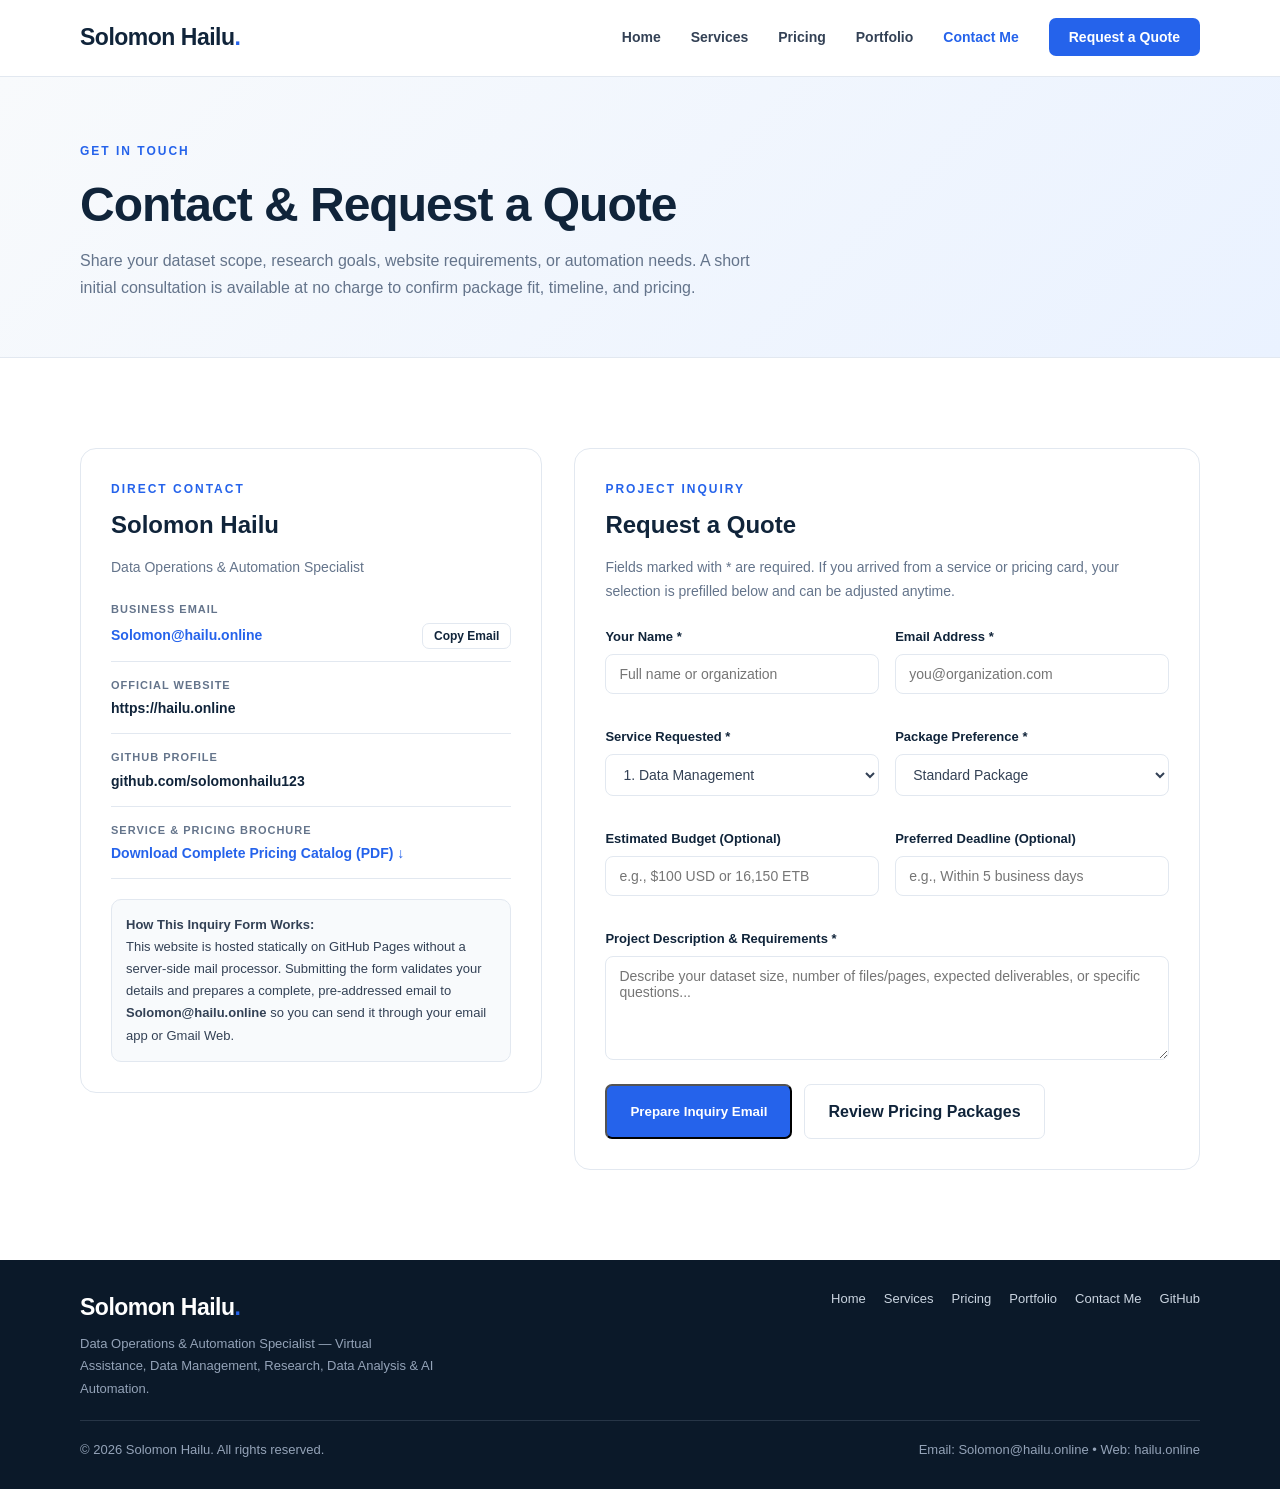
==== contact.html @ 28e86979 "Upgrade portfolio to five-page professional website" ====
<!DOCTYPE html>
<html lang="en">
<head>
    <meta charset="UTF-8">
    <meta name="viewport" content="width=device-width, initial-scale=1.0">

    <meta name="description" content="Contact Solomon Hailu or request a quotation for Data Management, Data Analysis, Field Data Operations, Virtual Assistance, Website Development, AI Automation, Social Media, Graphic Design, or Transcription.">

    <title>Contact &amp; Request a Quote | Solomon Hailu &mdash; Data Operations &amp; Automation Specialist</title>
    <link rel="canonical" href="https://hailu.online/contact.html">
    <link rel="icon" type="image/svg+xml" href="favicon.svg">

    <!-- Open Graph / Social Sharing Metadata -->
    <meta property="og:type" content="website">
    <meta property="og:url" content="https://hailu.online/contact.html">
    <meta property="og:title" content="Contact &amp; Request a Quote | Solomon Hailu">
    <meta property="og:description" content="Send a project inquiry or request a tailored quotation across any of Solomon Hailu's nine freelance services.">

    <link rel="stylesheet" href="style.css">
</head>

<body>

    <!-- Navigation -->
    <header class="header">
        <nav class="navbar container" aria-label="Primary Navigation">
            <a href="index.html" class="logo">Solomon Hailu<span>.</span></a>

            <button type="button" id="nav-toggle" class="nav-toggle" aria-expanded="false" aria-controls="nav-links" aria-label="Toggle navigation menu">
                &#9776;
            </button>

            <ul id="nav-links" class="nav-links">
                <li><a href="index.html">Home</a></li>
                <li><a href="services.html">Services</a></li>
                <li><a href="pricing.html">Pricing</a></li>
                <li><a href="portfolio.html">Portfolio</a></li>
                <li><a href="contact.html" class="active" aria-current="page">Contact Me</a></li>
                <li><a href="contact.html" class="nav-contact">Request a Quote</a></li>
            </ul>
        </nav>
    </header>

    <main>

        <!-- Subpage Hero -->
        <section class="page-hero">
            <div class="container">
                <p class="eyebrow">GET IN TOUCH</p>
                <h1>Contact &amp; Request a Quote</h1>
                <p class="page-hero-desc">
                    Share your dataset scope, research goals, website requirements, or automation needs. A short initial consultation is available at no charge to confirm package fit, timeline, and pricing.
                </p>
            </div>
        </section>

        <!-- Contact Details & Inquiry Form -->
        <section class="section">
            <div class="container contact-page-grid">

                <!-- Left Column: Direct Business Contact -->
                <aside class="contact-info-card">
                    <p class="eyebrow" style="margin-bottom: 6px;">DIRECT CONTACT</p>
                    <h2>Solomon Hailu</h2>
                    <p style="color: var(--muted); font-size: 14px;">
                        Data Operations &amp; Automation Specialist
                    </p>

                    <ul class="contact-detail-list">
                        <li>
                            <strong>Business Email</strong>
                            <div style="display: flex; align-items: center; justify-content: space-between; gap: 10px; flex-wrap: wrap; margin-top: 4px;">
                                <a href="mailto:Solomon@hailu.online" style="color: var(--blue); font-weight: 700;">Solomon@hailu.online</a>
                                <button type="button" data-copy-email class="btn btn-outline btn-sm" style="padding: 5px 11px; font-size: 12px;">Copy Email</button>
                            </div>
                        </li>
                        <li>
                            <strong>Official Website</strong>
                            <a href="https://hailu.online/" style="color: var(--navy); font-weight: 600;">https://hailu.online</a>
                        </li>
                        <li>
                            <strong>GitHub Profile</strong>
                            <a href="https://github.com/solomonhailu123" target="_blank" rel="noopener noreferrer" style="color: var(--navy); font-weight: 600;">github.com/solomonhailu123</a>
                        </li>
                        <li>
                            <strong>Service &amp; Pricing Brochure</strong>
                            <a href="assets/Solomon_Hailu_Service_Pricing_Catalog.pdf" download="Solomon_Hailu_Service_Pricing_Catalog.pdf" style="color: var(--blue); font-weight: 700;">
                                Download Complete Pricing Catalog (PDF) &darr;
                            </a>
                        </li>
                    </ul>

                    <div class="transparency-notice">
                        <strong>How This Inquiry Form Works:</strong><br>
                        This website is hosted statically on GitHub Pages without a server-side mail processor. Submitting the form validates your details and prepares a complete, pre-addressed email to <strong>Solomon@hailu.online</strong> so you can send it through your email app or Gmail Web.
                    </div>
                </aside>

                <!-- Right Column: Prefilled Quote Form -->
                <div class="quote-form-card">
                    <p class="eyebrow" style="margin-bottom: 6px;">PROJECT INQUIRY</p>
                    <h2>Request a Quote</h2>
                    <p style="color: var(--muted); font-size: 14px; margin-bottom: 22px;">
                        Fields marked with * are required. If you arrived from a service or pricing card, your selection is prefilled below and can be adjusted anytime.
                    </p>

                    <form id="quote-form" novalidate>
                        <div class="form-grid">
                            <div class="form-group">
                                <label for="client-name">Your Name *</label>
                                <input type="text" id="client-name" name="client_name" placeholder="Full name or organization" required>
                            </div>

                            <div class="form-group">
                                <label for="client-email">Email Address *</label>
                                <input type="email" id="client-email" name="client_email" placeholder="you@organization.com" required>
                            </div>

                            <div class="form-group">
                                <label for="service">Service Requested *</label>
                                <select id="service" name="service" required>
                                    <option value="data-management">1. Data Management</option>
                                    <option value="data-analysis">2. Data Analysis &amp; Reporting</option>
                                    <option value="field-data-operations">3. Field Data Operations</option>
                                    <option value="virtual-assistance">4. Virtual Assistance &amp; Online Research</option>
                                    <option value="website-development">5. Website Development &amp; Maintenance</option>
                                    <option value="ai-automation">6. AI Automation &amp; Chatbot Development</option>
                                    <option value="social-media">7. Social Media Management</option>
                                    <option value="graphic-design">8. Graphic Design</option>
                                    <option value="transcription-subtitles">9. Transcription &amp; Subtitles</option>
                                    <option value="custom-inquiry">Multiple Services / Custom Inquiry</option>
                                </select>
                            </div>

                            <div class="form-group">
                                <label for="package">Package Preference *</label>
                                <select id="package" name="package" required>
                                    <option value="starter">Starter Package</option>
                                    <option value="standard" selected>Standard Package</option>
                                    <option value="extended">Extended Package</option>
                                    <option value="custom">Custom Quotation</option>
                                </select>
                            </div>

                            <div class="form-group">
                                <label for="budget">Estimated Budget (Optional)</label>
                                <input type="text" id="budget" name="budget" placeholder="e.g., $100 USD or 16,150 ETB">
                            </div>

                            <div class="form-group">
                                <label for="deadline">Preferred Deadline (Optional)</label>
                                <input type="text" id="deadline" name="deadline" placeholder="e.g., Within 5 business days">
                            </div>

                            <div class="form-group full-width">
                                <label for="project-details">Project Description &amp; Requirements *</label>
                                <textarea id="project-details" name="project_details" rows="5" placeholder="Describe your dataset size, number of files/pages, expected deliverables, or specific questions..." required></textarea>
                            </div>
                        </div>

                        <div class="form-actions">
                            <button type="submit" class="btn btn-primary">Prepare Inquiry Email</button>
                            <a href="pricing.html" class="btn btn-outline">Review Pricing Packages</a>
                        </div>

                        <div id="form-status" class="form-status" role="status" aria-live="polite"></div>
                    </form>
                </div>

            </div>
        </section>

    </main>

    <!-- Footer -->
    <footer class="footer">
        <div class="container">
            <div class="footer-grid">
                <div class="footer-brand">
                    <a href="index.html" class="logo">Solomon Hailu<span>.</span></a>
                    <p>
                        Data Operations &amp; Automation Specialist &mdash; Virtual Assistance, Data Management, Research, Data Analysis &amp; AI Automation.
                    </p>
                </div>

                <nav class="footer-nav" aria-label="Footer Navigation">
                    <a href="index.html">Home</a>
                    <a href="services.html">Services</a>
                    <a href="pricing.html">Pricing</a>
                    <a href="portfolio.html">Portfolio</a>
                    <a href="contact.html">Contact Me</a>
                    <a href="https://github.com/solomonhailu123" target="_blank" rel="noopener noreferrer">GitHub</a>
                </nav>
            </div>

            <div class="footer-bottom">
                <p>&copy; <span id="year"></span> Solomon Hailu. All rights reserved.</p>
                <p>Email: <a href="mailto:Solomon@hailu.online">Solomon@hailu.online</a> &bull; Web: <a href="https://hailu.online/">hailu.online</a></p>
            </div>
        </div>
    </footer>

    <script src="script.js"></script>

</body>
</html>
---- style.css ----
/* =========================================
   SOLOMON HAILU - PROFESSIONAL PORTFOLIO
   ========================================= */

:root {
    --navy: #10243a;
    --blue: #2563eb;
    --light-blue: #eff6ff;
    --white: #ffffff;
    --background: #f8fafc;
    --text: #334155;
    --muted: #64748b;
    --border: #e2e8f0;
}

* {
    margin: 0;
    padding: 0;
    box-sizing: border-box;
}

html {
    scroll-behavior: smooth;
}

body {
    font-family: Arial, Helvetica, sans-serif;
    background: var(--white);
    color: var(--text);
    line-height: 1.7;
}

a {
    text-decoration: none;
    color: inherit;
}

.container {
    width: min(1120px, 90%);
    margin: auto;
}

/* Navigation */

.header {
    background: var(--white);
    border-bottom: 1px solid var(--border);
    position: sticky;
    top: 0;
    z-index: 100;
}

.navbar {
    min-height: 76px;
    display: flex;
    align-items: center;
    justify-content: space-between;
}

.logo {
    font-size: 23px;
    letter-spacing: -0.5px;
    white-space: nowrap;
    font-weight: 800;
    color: var(--navy);
}

.logo span {
    color: var(--blue);
}

.nav-links {
    display: flex;
    align-items: center;
    gap: 30px;
    list-style: none;
    font-size: 14px;
    font-weight: 600;
}

.nav-links a:hover {
    color: var(--blue);
}

.nav-contact {
    background: var(--blue);
    color: white !important;
    padding: 11px 20px;
    border-radius: 7px;
}

/* Hero */

.hero {
    background: linear-gradient(135deg, #f8fafc, #eaf2ff);
    padding: 100px 0;
}

.hero-content {
    display: grid;
    grid-template-columns: 1.25fr 0.75fr;
    align-items: center;
    gap: 55px;
}

.eyebrow {
    color: var(--blue);
    font-size: 12px;
    font-weight: 800;
    letter-spacing: 2px;
    margin-bottom: 16px;
}

.hero h1 {
    font-size: clamp(40px, 5vw, 62px);
    line-height: 1.12;
    color: var(--navy);
    margin-bottom: 20px;
    letter-spacing: -1.5px;
}

.hero h1 span {
    color: var(--blue);
    display: block;
}

.hero h2 {
    font-size: 19px;
    color: var(--navy);
    margin-bottom: 16px;
}

.hero-description {
    max-width: 570px;
    color: var(--muted);
    font-size: 16px;
}

.hero-buttons {
    display: flex;
    gap: 15px;
    margin: 30px 0;
    flex-wrap: wrap;
}

.btn {
    display: inline-block;
    padding: 13px 23px;
    border-radius: 7px;
    font-weight: 700;
    transition: 0.2s;
}

.btn-primary {
    background: var(--blue);
    color: white;
}

.btn-primary:hover {
    background: #1d4ed8;
    transform: translateY(-2px);
}

.btn-outline {
    border: 1px solid var(--border);
    color: var(--navy);
    background: white;
}

.btn-outline:hover {
    border-color: var(--blue);
    color: var(--blue);
}

.experience-note {
    color: var(--muted);
    font-size: 14px;
    font-weight: 700;
}

.hero-card {
    background: white;
    border: 1px solid var(--border);
    border-radius: 18px;
    padding: 34px;
    box-shadow: 0 20px 50px rgba(15, 35, 60, 0.08);
}

.hero-card-badge {
    display: inline-block;
    background: var(--light-blue);
    color: var(--blue);
    font-size: 10px;
    font-weight: 800;
    letter-spacing: 1.5px;
    padding: 6px 10px;
    border-radius: 5px;
    margin-bottom: 16px;
}

.hero-card h3 {
    color: var(--navy);
    font-size: 21px;
    line-height: 1.35;
    margin-bottom: 18px;
}

.hero-highlights {
    list-style: none;
    margin-bottom: 22px;
    display: flex;
    flex-direction: column;
    gap: 12px;
}

.hero-highlights li {
    display: flex;
    align-items: center;
    gap: 10px;
    font-size: 14px;
    color: var(--text);
}

.hero-highlights svg {
    color: var(--blue);
    flex-shrink: 0;
}

.hero-card-tags,
.project-tags {
    display: flex;
    gap: 8px;
    flex-wrap: wrap;
}

.hero-card-tags span,
.project-tags span {
    background: var(--light-blue);
    color: var(--blue);
    padding: 6px 10px;
    border-radius: 5px;
    font-size: 11px;
    font-weight: 700;
}

/* General sections */

.section {
    padding: 90px 0;
}

.section-light {
    background: var(--background);
}

.section-heading {
    text-align: center;
    max-width: 650px;
    margin: 0 auto 55px;
}

.section-heading h2 {
    color: var(--navy);
    font-size: 36px;
    margin-bottom: 12px;
}

.section-heading > p:last-child {
    color: var(--muted);
}

/* About & Tools Strip */

.about-content {
    display: grid;
    grid-template-columns: 1fr 1fr;
    gap: 65px;
}

.about-content h3 {
    color: var(--navy);
    font-size: 30px;
    line-height: 1.35;
}

.about-content p {
    color: var(--muted);
    margin-bottom: 17px;
}

.tools-strip {
    margin-top: 50px;
    padding-top: 36px;
    border-top: 1px solid var(--border);
    text-align: center;
}

.tools-label {
    color: var(--muted);
    font-size: 11px;
    font-weight: 800;
    letter-spacing: 1.8px;
    margin-bottom: 18px;
}

.tools-list {
    display: flex;
    justify-content: center;
    flex-wrap: wrap;
    gap: 10px;
}

.tools-list span {
    background: var(--background);
    border: 1px solid var(--border);
    color: var(--navy);
    font-size: 13px;
    font-weight: 600;
    padding: 8px 15px;
    border-radius: 999px;
}

/* Services */

.services-grid {
    display: grid;
    grid-template-columns: repeat(3, 1fr);
    gap: 22px;
}

.service-card {
    background: white;
    border: 1px solid var(--border);
    border-radius: 12px;
    padding: 28px;
    transition: 0.25s;
}

.service-card:hover {
    transform: translateY(-5px);
    box-shadow: 0 12px 30px rgba(15, 35, 60, 0.07);
    border-color: #bfdbfe;
}

.service-icon {
    width: 48px;
    height: 48px;
    border-radius: 10px;
    background: var(--light-blue);
    color: var(--blue);
    display: flex;
    align-items: center;
    justify-content: center;
    margin-bottom: 18px;
}

.service-card h3 {
    color: var(--navy);
    font-size: 18px;
    margin-bottom: 12px;
}

.service-card p {
    color: var(--muted);
    font-size: 14px;
}

/* Portfolio */

.portfolio-grid {
    display: grid;
    grid-template-columns: repeat(2, 1fr);
    gap: 28px;
}

.project-card {
    border: 1px solid var(--border);
    border-radius: 14px;
    overflow: hidden;
    background: white;
    transition: 0.25s;
    display: flex;
    flex-direction: column;
}

.project-card:hover {
    transform: translateY(-5px);
    box-shadow: 0 15px 35px rgba(15, 35, 60, 0.08);
}

.project-preview-dark {
    background: linear-gradient(145deg, #0b1929, #132a46);
    color: #f8fafc;
    padding: 22px;
    min-height: 220px;
    display: flex;
    flex-direction: column;
    justify-content: space-between;
    gap: 14px;
}

.mini-ui-header {
    display: flex;
    align-items: center;
    gap: 8px;
    font-size: 11px;
    font-weight: 700;
    color: #93c5fd;
    letter-spacing: 0.4px;
}

.mini-ui-dot {
    width: 8px;
    height: 8px;
    border-radius: 50%;
    background: #22c55e;
    display: inline-block;
}

.mini-ui-kpis {
    display: grid;
    grid-template-columns: 1fr 1fr;
    gap: 12px;
}

.mini-kpi {
    background: rgba(255, 255, 255, 0.06);
    border: 1px solid rgba(148, 163, 184, 0.22);
    border-radius: 10px;
    padding: 12px;
}

.mini-kpi small {
    display: block;
    font-size: 9px;
    font-weight: 700;
    color: #94a3b8;
    letter-spacing: 1px;
}

.mini-kpi strong {
    display: block;
    font-size: 20px;
    color: #ffffff;
    margin: 3px 0;
}

.mini-kpi span {
    font-size: 11px;
    color: #38bdf8;
}

.mini-ui-bar {
    display: flex;
    flex-wrap: wrap;
    gap: 8px;
}

.mini-ui-bar span {
    background: rgba(37, 99, 235, 0.28);
    border: 1px solid rgba(96, 165, 250, 0.35);
    color: #dbeafe;
    font-size: 10px;
    font-weight: 700;
    padding: 4px 8px;
    border-radius: 5px;
}

.project-preview-light {
    background: linear-gradient(145deg, #eff6ff, #f8fafc);
    border-bottom: 1px solid var(--border);
    padding: 20px;
    min-height: 220px;
    display: flex;
    flex-direction: column;
    justify-content: space-between;
    gap: 12px;
}

.mini-sheet-header {
    display: flex;
    align-items: center;
    justify-content: space-between;
    gap: 8px;
    flex-wrap: wrap;
    font-size: 11px;
    font-weight: 700;
    color: var(--navy);
}

.badge-verified {
    background: #dcfce7;
    color: #166534;
    padding: 3px 8px;
    border-radius: 999px;
    font-size: 10px;
    font-weight: 800;
}

.mini-sheet-table {
    width: 100%;
    border-collapse: collapse;
    background: white;
    border-radius: 8px;
    overflow: hidden;
    font-size: 11px;
    box-shadow: 0 4px 12px rgba(15, 35, 60, 0.05);
}

.mini-sheet-table th,
.mini-sheet-table td {
    padding: 8px 10px;
    text-align: left;
    border-bottom: 1px solid var(--border);
}

.mini-sheet-table th {
    background: #f1f5f9;
    color: var(--navy);
    font-weight: 700;
}

.mini-sheet-table tr:last-child td {
    border-bottom: none;
}

.project-info {
    padding: 27px;
    display: flex;
    flex-direction: column;
    flex-grow: 1;
}

.project-category {
    color: var(--blue);
    font-size: 11px;
    font-weight: 800;
    text-transform: uppercase;
}

.project-info h3 {
    color: var(--navy);
    font-size: 22px;
    margin: 9px 0;
}

.project-info > p {
    color: var(--muted);
    font-size: 14px;
    margin-bottom: 20px;
}

.btn-case-study {
    margin-top: 22px;
    align-self: flex-start;
    display: inline-flex;
    align-items: center;
    background: var(--navy);
    color: white;
    border: none;
    padding: 12px 18px;
    border-radius: 8px;
    font-size: 13px;
    font-weight: 700;
    cursor: pointer;
    transition: 0.2s;
}

.btn-case-study:hover {
    background: var(--blue);
    transform: translateY(-2px);
}

/* Contact */

.contact-section {
    background: var(--navy);
    padding: 90px 0;
    text-align: center;
}

.contact-content {
    max-width: 700px;
}

.contact-section h2 {
    color: white;
    font-size: 40px;
    margin-bottom: 17px;
}

.contact-section .eyebrow {
    color: #93c5fd;
}

.contact-section p:not(.eyebrow) {
    color: #cbd5e1;
    margin-bottom: 28px;
}

.contact-email {
    margin-top: 20px;
    font-size: 14px;
}

/* Footer */

.footer {
    background: #0b1929;
    padding: 28px 0;
    color: #cbd5e1;
}

.footer-content {
    display: flex;
    align-items: center;
    justify-content: space-between;
    gap: 20px;
    flex-wrap: wrap;
}

.footer .logo {
    color: white;
}

.footer p,
.footer a:not(.logo) {
    font-size: 13px;
}

/* Modal */

.modal-backdrop {
    position: fixed;
    inset: 0;
    background: rgba(11, 25, 41, 0.72);
    display: none;
    align-items: center;
    justify-content: center;
    padding: 20px;
    z-index: 999;
}

.modal-backdrop.open {
    display: flex;
}

.modal-dialog {
    background: white;
    border-radius: 16px;
    width: min(780px, 100%);
    max-height: 88vh;
    overflow-y: auto;
    padding: 30px;
    box-shadow: 0 25px 60px rgba(0, 0, 0, 0.3);
}

.modal-header {
    display: flex;
    align-items: flex-start;
    justify-content: space-between;
    gap: 16px;
    padding-bottom: 18px;
    border-bottom: 1px solid var(--border);
    margin-bottom: 20px;
}

.modal-header h3 {
    color: var(--navy);
    font-size: 22px;
    margin-top: 4px;
}

.modal-close {
    background: var(--background);
    border: 1px solid var(--border);
    color: var(--navy);
    width: 36px;
    height: 36px;
    border-radius: 8px;
    font-size: 22px;
    line-height: 1;
    cursor: pointer;
    flex-shrink: 0;
}

.modal-close:hover {
    background: var(--blue);
    color: white;
    border-color: var(--blue);
}

.modal-body > p {
    color: var(--text);
    font-size: 14px;
    margin-bottom: 20px;
}

.modal-subhead {
    color: var(--navy);
    font-size: 15px;
    margin-bottom: 10px;
}

.modal-grid {
    display: grid;
    grid-template-columns: repeat(2, 1fr);
    gap: 14px;
    margin: 18px 0;
}

.modal-box {
    background: var(--background);
    border: 1px solid var(--border);
    border-radius: 10px;
    padding: 16px;
}

.modal-box h4 {
    color: var(--navy);
    font-size: 14px;
    margin-bottom: 6px;
}

.modal-box p {
    color: var(--muted);
    font-size: 13px;
    line-height: 1.55;
}

.table-wrap {
    overflow-x: auto;
    margin-bottom: 18px;
}

.sample-compare-table {
    width: 100%;
    border-collapse: collapse;
    font-size: 12px;
    border: 1px solid var(--border);
}

.sample-compare-table th,
.sample-compare-table td {
    padding: 10px 12px;
    border: 1px solid var(--border);
    text-align: left;
}

.sample-compare-table th {
    background: var(--navy);
    color: white;
}

.sample-compare-table code {
    background: #f1f5f9;
    padding: 2px 5px;
    border-radius: 4px;
    font-size: 11px;
}

.screenshot-row {
    display: grid;
    grid-template-columns: 1fr 1fr;
    gap: 14px;
    margin-top: 10px;
}

.screenshot-row img {
    width: 100%;
    border-radius: 10px;
    border: 1px solid var(--border);
}

.modal-note {
    font-size: 12px !important;
    color: var(--muted) !important;
    font-style: italic;
    margin-top: 14px;
    margin-bottom: 0 !important;
}

/* Responsive design */

@media (max-width: 850px) {
    .hero-content {
        grid-template-columns: 1fr;
        gap: 40px;
    }

    .about-content {
        grid-template-columns: 1fr;
        gap: 25px;
    }

    .services-grid {
        grid-template-columns: repeat(2, 1fr);
    }
}

@media (max-width: 650px) {
    .navbar {
        flex-direction: column;
        padding: 18px 0;
        gap: 15px;
    }

    .nav-links {
        gap: 14px;
        flex-wrap: wrap;
        justify-content: center;
        font-size: 12px;
    }

    .hero {
        padding: 70px 0;
    }

    .hero h1 {
        font-size: 42px;
    }

    .hero-card {
        padding: 25px;
    }

    .section {
        padding: 65px 0;
    }

    .section-heading h2 {
        font-size: 29px;
    }

    .services-grid,
    .portfolio-grid,
    .modal-grid,
    .screenshot-row {
        grid-template-columns: 1fr;
    }

    .modal-dialog {
        padding: 20px;
    }

    .contact-section h2 {
        font-size: 31px;
    }

    .footer-content {
        flex-direction: column;
        text-align: center;
    }
}

/* =========================================
   MULTI-PAGE NAVIGATION, PRICING & CONTACT
   ========================================= */

.nav-links a.active {
    color: var(--blue);
    font-weight: 700;
}

.nav-toggle {
    display: none;
    background: var(--background);
    border: 1px solid var(--border);
    color: var(--navy);
    padding: 8px 12px;
    border-radius: 7px;
    font-size: 18px;
    font-weight: 700;
    cursor: pointer;
}

/* Subpage Hero Banner */

.page-hero {
    background: linear-gradient(135deg, #f8fafc, #eaf2ff);
    padding: 64px 0 56px;
    border-bottom: 1px solid var(--border);
}

.page-hero h1 {
    font-size: clamp(32px, 4vw, 48px);
    line-height: 1.15;
    color: var(--navy);
    margin-bottom: 14px;
    letter-spacing: -1px;
}

.page-hero-desc {
    max-width: 680px;
    color: var(--muted);
    font-size: 16px;
}

.page-hero-actions {
    display: flex;
    gap: 14px;
    flex-wrap: wrap;
    margin-top: 24px;
}

/* Homepage Pricing Intro Box */

.pricing-teaser-box {
    background: white;
    border: 1px solid var(--border);
    border-radius: 16px;
    padding: 36px;
    box-shadow: 0 12px 30px rgba(15, 35, 60, 0.05);
    display: grid;
    grid-template-columns: 1.3fr 0.7fr;
    gap: 32px;
    align-items: center;
}

.pricing-teaser-box h3 {
    color: var(--navy);
    font-size: 26px;
    margin-bottom: 10px;
}

.pricing-teaser-box p {
    color: var(--muted);
    font-size: 15px;
    margin-bottom: 18px;
}

.pricing-teaser-highlights {
    display: flex;
    flex-wrap: wrap;
    gap: 10px;
}

.pricing-teaser-highlights span {
    background: var(--light-blue);
    color: var(--blue);
    font-size: 12px;
    font-weight: 700;
    padding: 6px 12px;
    border-radius: 6px;
}

.pricing-teaser-actions {
    display: flex;
    flex-direction: column;
    gap: 12px;
}

.pricing-teaser-actions .btn {
    text-align: center;
}

/* Services Page Detailed Cards */

.category-block {
    margin-bottom: 64px;
}

.category-block:last-child {
    margin-bottom: 0;
}

.category-header {
    border-left: 4px solid var(--blue);
    padding-left: 16px;
    margin-bottom: 28px;
}

.category-header h2 {
    color: var(--navy);
    font-size: 26px;
    margin-bottom: 4px;
}

.category-header p {
    color: var(--muted);
    font-size: 14px;
}

.service-detail-grid {
    display: grid;
    grid-template-columns: repeat(3, 1fr);
    gap: 24px;
}

.service-detail-card {
    background: white;
    border: 1px solid var(--border);
    border-radius: 14px;
    padding: 28px;
    display: flex;
    flex-direction: column;
    justify-content: space-between;
    transition: 0.25s;
}

.service-detail-card:hover {
    transform: translateY(-4px);
    box-shadow: 0 12px 30px rgba(15, 35, 60, 0.07);
    border-color: #bfdbfe;
}

.service-detail-card h3 {
    color: var(--navy);
    font-size: 19px;
    margin-bottom: 10px;
}

.service-detail-desc {
    color: var(--muted);
    font-size: 14px;
    margin-bottom: 16px;
}

.service-sublabel {
    font-size: 11px;
    font-weight: 800;
    letter-spacing: 1px;
    text-transform: uppercase;
    color: var(--navy);
    margin: 14px 0 8px;
}

.service-bullets {
    padding-left: 18px;
    color: var(--text);
    font-size: 13px;
    margin-bottom: 12px;
}

.service-bullets li {
    margin-bottom: 5px;
}

.service-card-footer {
    margin-top: 20px;
    padding-top: 16px;
    border-top: 1px solid var(--border);
    display: flex;
    align-items: center;
    justify-content: space-between;
    gap: 10px;
    flex-wrap: wrap;
}

.starting-rate {
    font-size: 13px;
    font-weight: 700;
    color: var(--navy);
}

.starting-rate span {
    display: block;
    font-size: 11px;
    font-weight: 600;
    color: var(--muted);
}

.btn-sm {
    padding: 9px 15px;
    font-size: 13px;
}

/* Pricing Page Layout */

.pricing-jump-nav {
    display: flex;
    flex-wrap: wrap;
    gap: 8px;
    margin-bottom: 40px;
}

.pricing-jump-nav a {
    background: white;
    border: 1px solid var(--border);
    color: var(--navy);
    font-size: 12px;
    font-weight: 700;
    padding: 7px 13px;
    border-radius: 999px;
    transition: 0.2s;
}

.pricing-jump-nav a:hover {
    border-color: var(--blue);
    color: var(--blue);
    background: var(--light-blue);
}

.pricing-service-section {
    margin-bottom: 56px;
    scroll-margin-top: 96px;
}

.pricing-service-header {
    display: flex;
    align-items: flex-end;
    justify-content: space-between;
    gap: 16px;
    flex-wrap: wrap;
    margin-bottom: 20px;
    padding-bottom: 12px;
    border-bottom: 1px solid var(--border);
}

.pricing-service-header h2 {
    color: var(--navy);
    font-size: 24px;
}

.pricing-service-header p {
    color: var(--muted);
    font-size: 14px;
}

.pricing-tiers-grid {
    display: grid;
    grid-template-columns: repeat(3, 1fr);
    gap: 22px;
}

.pricing-card {
    background: white;
    border: 1px solid var(--border);
    border-radius: 14px;
    padding: 26px;
    display: flex;
    flex-direction: column;
    justify-content: space-between;
}

.pricing-card.featured {
    border: 2px solid var(--blue);
    box-shadow: 0 14px 32px rgba(37, 99, 235, 0.09);
    position: relative;
}

.tier-top {
    display: flex;
    align-items: center;
    justify-content: space-between;
    gap: 8px;
    margin-bottom: 12px;
}

.tier-name {
    font-size: 16px;
    font-weight: 800;
    color: var(--navy);
}

.tier-badge {
    background: var(--light-blue);
    color: var(--blue);
    font-size: 10px;
    font-weight: 800;
    letter-spacing: 1px;
    padding: 4px 8px;
    border-radius: 5px;
    text-transform: uppercase;
}

.tier-price-usd {
    font-size: 32px;
    font-weight: 800;
    color: var(--navy);
    line-height: 1.15;
}

.tier-price-usd small {
    font-size: 14px;
    font-weight: 600;
    color: var(--muted);
}

.tier-price-etb {
    font-size: 13px;
    font-weight: 700;
    color: var(--blue);
    margin: 4px 0 16px;
}

.tier-features {
    padding-left: 18px;
    font-size: 13px;
    color: var(--text);
    margin-bottom: 18px;
}

.tier-features li {
    margin-bottom: 6px;
}

.tier-meta {
    background: var(--background);
    border: 1px solid var(--border);
    border-radius: 8px;
    padding: 10px 12px;
    font-size: 12px;
    color: var(--navy);
    font-weight: 600;
    margin-bottom: 16px;
}

.tier-meta span {
    display: block;
    color: var(--muted);
    font-weight: 500;
    margin-top: 2px;
}

.pricing-card .btn {
    width: 100%;
    text-align: center;
}

.pricing-footnote {
    margin-top: 12px;
    font-size: 12px;
    color: var(--muted);
    font-style: italic;
}

.pricing-note-box {
    background: var(--light-blue);
    border: 1px solid #bfdbfe;
    border-radius: 14px;
    padding: 26px;
    margin-top: 24px;
}

.pricing-note-box h3 {
    color: var(--navy);
    font-size: 18px;
    margin-bottom: 8px;
}

.pricing-note-box p,
.pricing-note-box li {
    color: var(--text);
    font-size: 14px;
}

.pricing-note-box ul {
    padding-left: 20px;
    margin-top: 10px;
}

/* Contact & Quote Form Page */

.contact-page-grid {
    display: grid;
    grid-template-columns: 0.85fr 1.15fr;
    gap: 32px;
    align-items: start;
}

.contact-info-card,
.quote-form-card {
    background: white;
    border: 1px solid var(--border);
    border-radius: 16px;
    padding: 30px;
}

.contact-info-card h2,
.quote-form-card h2 {
    color: var(--navy);
    font-size: 24px;
    margin-bottom: 10px;
}

.contact-detail-list {
    list-style: none;
    margin: 20px 0;
    display: flex;
    flex-direction: column;
    gap: 14px;
}

.contact-detail-list li {
    padding-bottom: 12px;
    border-bottom: 1px solid var(--border);
    font-size: 14px;
}

.contact-detail-list strong {
    display: block;
    font-size: 11px;
    text-transform: uppercase;
    letter-spacing: 1px;
    color: var(--muted);
    margin-bottom: 3px;
}

.transparency-notice {
    background: var(--background);
    border: 1px solid var(--border);
    border-radius: 10px;
    padding: 14px;
    font-size: 13px;
    color: var(--text);
    margin-top: 18px;
}

.form-grid {
    display: grid;
    grid-template-columns: 1fr 1fr;
    gap: 16px;
}

.form-group {
    display: flex;
    flex-direction: column;
    margin-bottom: 16px;
}

.form-group.full-width {
    grid-column: 1 / -1;
}

.form-group label {
    font-size: 13px;
    font-weight: 700;
    color: var(--navy);
    margin-bottom: 6px;
}

.form-group input,
.form-group select,
.form-group textarea {
    width: 100%;
    padding: 11px 13px;
    border: 1px solid var(--border);
    border-radius: 8px;
    font-family: inherit;
    font-size: 14px;
    color: var(--text);
    background: white;
}

.form-group input:focus,
.form-group select:focus,
.form-group textarea:focus {
    outline: none;
    border-color: var(--blue);
    box-shadow: 0 0 0 3px rgba(37, 99, 235, 0.12);
}

.form-actions {
    display: flex;
    gap: 12px;
    flex-wrap: wrap;
    margin-top: 8px;
}

.form-status {
    margin-top: 16px;
    padding: 14px;
    border-radius: 10px;
    font-size: 13px;
    display: none;
}

.form-status.visible {
    display: block;
    background: var(--light-blue);
    border: 1px solid #bfdbfe;
    color: var(--navy);
}

.form-status.error {
    display: block;
    background: #fef2f2;
    border: 1px solid #fecaca;
    color: #991b1b;
}

/* Enhanced Multi-Page Footer */

.footer-grid {
    display: flex;
    align-items: flex-start;
    justify-content: space-between;
    gap: 24px;
    flex-wrap: wrap;
    padding-bottom: 20px;
    border-bottom: 1px solid rgba(148, 163, 184, 0.2);
    margin-bottom: 18px;
}

.footer-brand p {
    color: #94a3b8;
    font-size: 13px;
    margin-top: 6px;
    max-width: 360px;
}

.footer-nav {
    display: flex;
    gap: 18px;
    flex-wrap: wrap;
    align-items: center;
}

.footer-nav a:hover {
    color: #93c5fd;
}

.footer-bottom {
    display: flex;
    align-items: center;
    justify-content: space-between;
    gap: 14px;
    flex-wrap: wrap;
    color: #94a3b8;
    font-size: 12px;
}

@media (max-width: 900px) {
    .pricing-teaser-box,
    .service-detail-grid,
    .pricing-tiers-grid,
    .contact-page-grid {
        grid-template-columns: 1fr;
    }
}

@media (max-width: 768px) {
    .navbar {
        flex-direction: row;
        flex-wrap: wrap;
        padding: 16px 0;
    }

    .nav-toggle {
        display: inline-flex;
        align-items: center;
        justify-content: center;
    }

    .nav-links {
        display: none;
        width: 100%;
        flex-direction: column;
        align-items: stretch;
        gap: 10px;
        padding-top: 14px;
        border-top: 1px solid var(--border);
    }

    .nav-links.open {
        display: flex;
    }

    .nav-links a {
        display: block;
        padding: 6px 4px;
    }

    .nav-contact {
        text-align: center;
    }

    .form-grid {
        grid-template-columns: 1fr;
    }
}
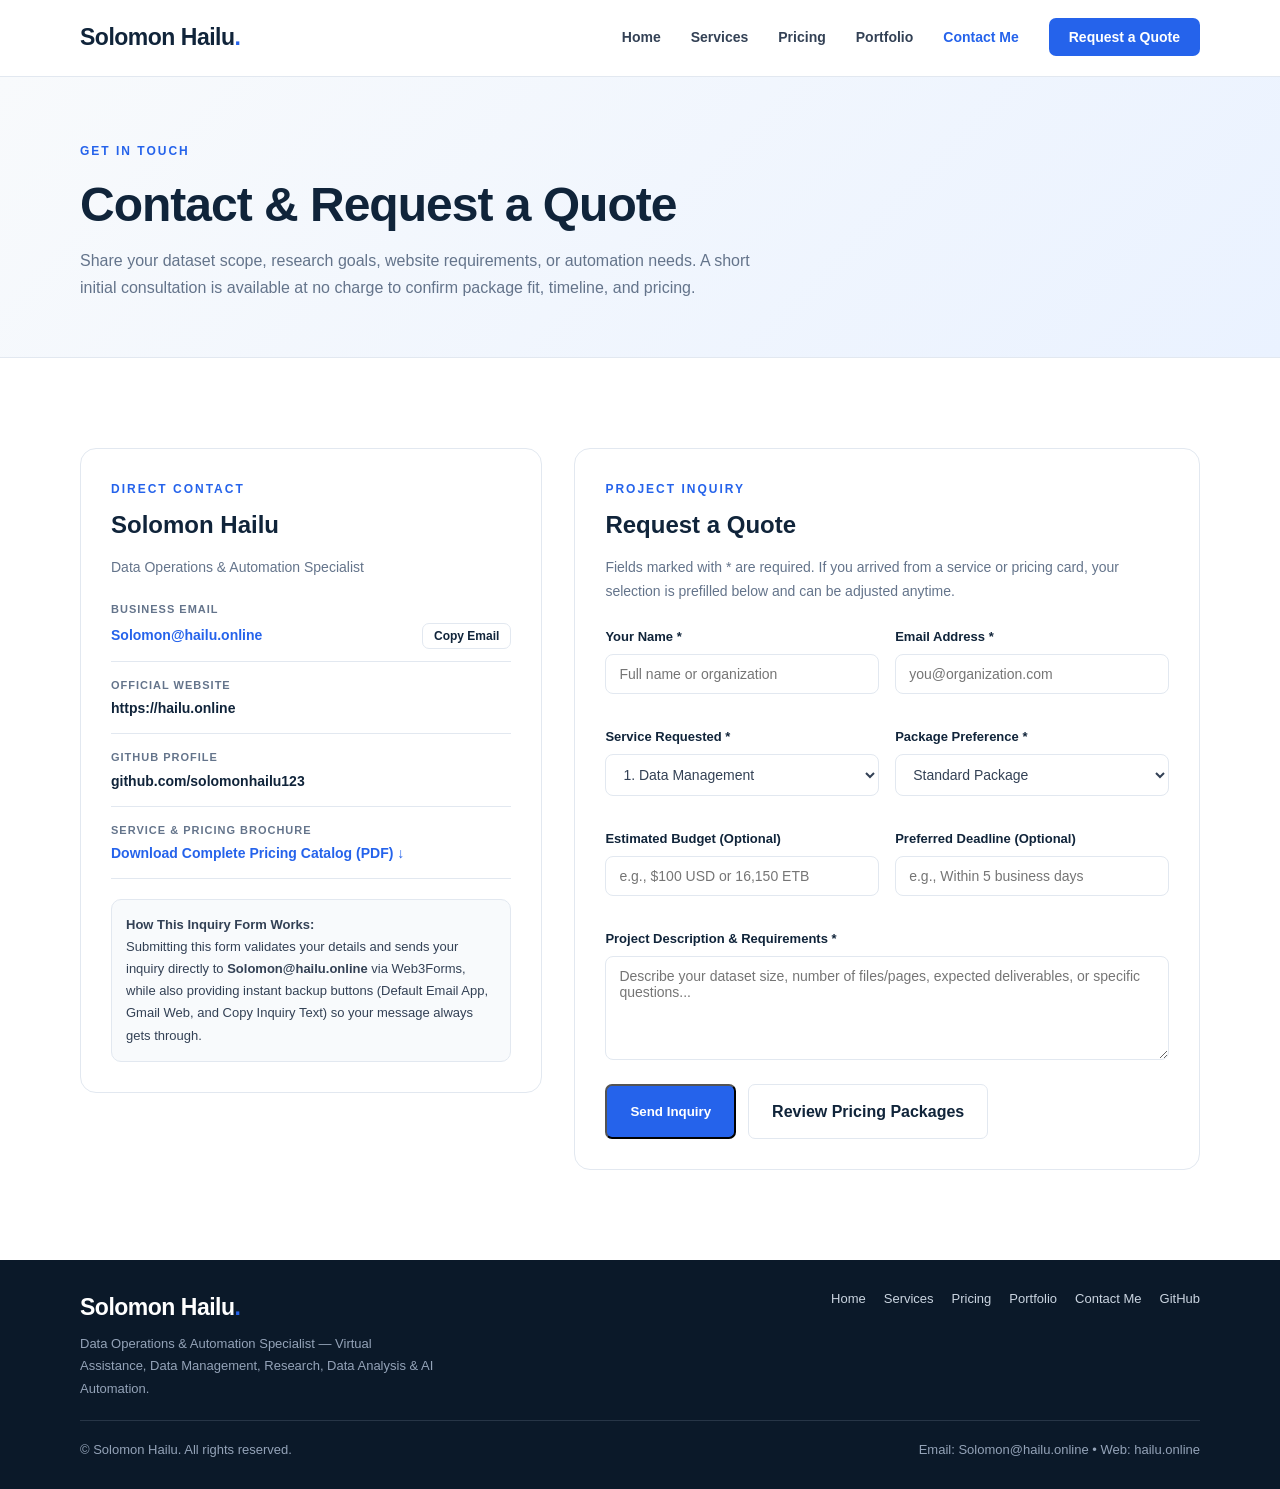
==== commit 146d32be: "Connect Web3Forms direct delivery while keeping mailto, Gmail, and copy fallbacks" ====
--- a/contact.html
+++ b/contact.html
@@ -92,7 +92,7 @@
 
                     <div class="transparency-notice">
                         <strong>How This Inquiry Form Works:</strong><br>
-                        This website is hosted statically on GitHub Pages without a server-side mail processor. Submitting the form validates your details and prepares a complete, pre-addressed email to <strong>Solomon@hailu.online</strong> so you can send it through your email app or Gmail Web.
+                        Submitting this form validates your details and sends your inquiry directly to <strong>Solomon@hailu.online</strong> via Web3Forms, while also providing instant backup buttons (Default Email App, Gmail Web, and Copy Inquiry Text) so your message always gets through.
                     </div>
                 </aside>
 
@@ -104,7 +104,10 @@
                         Fields marked with * are required. If you arrived from a service or pricing card, your selection is prefilled below and can be adjusted anytime.
                     </p>
 
-                    <form id="quote-form" novalidate>
+                                        <form id="quote-form" action="https://api.web3forms.com/submit" method="POST" novalidate>
+                        <input type="hidden" name="access_key" value="3493159c-4b94-47a5-81fc-bc20492e67c5">
+                        <input type="hidden" name="subject" value="New Quote Inquiry from hailu.online">
+                        <input type="checkbox" name="botcheck" style="display:none;" tabindex="-1" autocomplete="off">
                         <div class="form-grid">
                             <div class="form-group">
                                 <label for="client-name">Your Name *</label>
@@ -159,7 +162,7 @@
                         </div>
 
                         <div class="form-actions">
-                            <button type="submit" class="btn btn-primary">Prepare Inquiry Email</button>
+                            <button type="submit" class="btn btn-primary">Send Inquiry</button>
                             <a href="pricing.html" class="btn btn-outline">Review Pricing Packages</a>
                         </div>
 
--- a/style.css
+++ b/style.css
@@ -1470,3 +1470,401 @@
         grid-template-columns: 1fr;
     }
 }
+
+/* Interactive Pricing Card Hover & Selection */
+.pricing-card {
+    transition: transform 0.2s ease, border-color 0.2s ease, box-shadow 0.2s ease;
+}
+
+.pricing-card:hover {
+    transform: translateY(-4px);
+    border-color: var(--blue);
+    box-shadow: 0 14px 32px rgba(37, 99, 235, 0.12);
+}
+
+.pricing-card:hover .btn-outline {
+    background: var(--blue);
+    color: white;
+    border-color: var(--blue);
+}
+/* =========================================================
+   UNIFIED TABLET & MOBILE LAYOUT (DESKTOP UNCHANGED)
+   ========================================================= */
+
+@media (max-width: 900px) {
+    .service-detail-grid,
+    .pricing-tiers-grid {
+        grid-template-columns: repeat(2, 1fr);
+        gap: 18px;
+    }
+
+    .pricing-teaser-box,
+    .contact-page-grid {
+        grid-template-columns: 1fr;
+        gap: 24px;
+    }
+
+    .pricing-jump-nav {
+        flex-wrap: nowrap;
+        overflow-x: auto;
+        -webkit-overflow-scrolling: touch;
+        scrollbar-width: thin;
+        padding-bottom: 8px;
+        margin-bottom: 28px;
+    }
+
+    .pricing-jump-nav a {
+        flex-shrink: 0;
+    }
+}
+
+@media (max-width: 768px) {
+    .navbar {
+        min-height: 64px;
+        padding: 10px 0;
+        flex-direction: row;
+        flex-wrap: nowrap;
+        align-items: center;
+        justify-content: space-between;
+        position: relative;
+    }
+
+    .nav-toggle {
+        display: inline-flex;
+        align-items: center;
+        justify-content: center;
+        min-width: 44px;
+        min-height: 44px;
+        border-radius: 8px;
+    }
+
+    .nav-links {
+        display: none;
+        position: absolute;
+        top: 100%;
+        left: 0;
+        right: 0;
+        background: var(--white);
+        border-bottom: 1px solid var(--border);
+        box-shadow: 0 14px 28px rgba(15, 35, 60, 0.12);
+        flex-direction: column;
+        align-items: stretch;
+        gap: 4px;
+        padding: 12px 5% 18px;
+        z-index: 120;
+    }
+
+    .nav-links.open {
+        display: flex;
+    }
+
+    .nav-links a {
+        display: flex;
+        align-items: center;
+        min-height: 44px;
+        padding: 8px 12px;
+        border-radius: 7px;
+        font-size: 14px;
+    }
+
+    .nav-links a:hover,
+    .nav-links a.active {
+        background: var(--light-blue);
+    }
+
+    .nav-contact {
+        margin-top: 6px;
+        justify-content: center;
+    }
+
+    .hero {
+        padding: 56px 0;
+    }
+
+    .hero-content {
+        grid-template-columns: 1fr;
+        gap: 28px;
+    }
+
+    .about-content {
+        grid-template-columns: 1fr;
+        gap: 20px;
+    }
+
+    .about-content h3 {
+        font-size: 24px;
+    }
+
+    .services-grid,
+    .portfolio-grid {
+        grid-template-columns: repeat(2, 1fr);
+        gap: 18px;
+    }
+
+    .form-group input,
+    .form-group select,
+    .form-group textarea {
+        font-size: 16px;
+        min-height: 44px;
+    }
+
+    .contact-info-card,
+    .quote-form-card,
+    .pricing-teaser-box {
+        padding: 22px;
+    }
+}
+
+/* Mobile L (390px - 640px): Tablet-inspired card structure & 2-column grids */
+@media (max-width: 640px) {
+    .container {
+        width: min(1120px, 92%);
+    }
+
+    .hero {
+        padding: 44px 0;
+    }
+
+    .hero h1 {
+        font-size: clamp(30px, 8vw, 40px);
+        line-height: 1.15;
+        margin-bottom: 14px;
+    }
+
+    .hero h2 {
+        font-size: 16px;
+    }
+
+    .hero-description {
+        font-size: 14px;
+    }
+
+    .hero-buttons {
+        display: grid;
+        grid-template-columns: 1fr 1fr;
+        gap: 10px;
+        margin: 20px 0;
+    }
+
+    .hero-buttons .btn:last-child {
+        grid-column: 1 / -1;
+    }
+
+    .hero-buttons .btn,
+    .page-hero-actions .btn {
+        min-height: 44px;
+        display: inline-flex;
+        align-items: center;
+        justify-content: center;
+        padding: 10px 14px;
+        font-size: 13.5px;
+    }
+
+    .hero-card {
+        padding: 20px;
+        border-radius: 14px;
+    }
+
+    .section {
+        padding: 48px 0;
+    }
+
+    .section-heading {
+        margin-bottom: 28px;
+    }
+
+    .section-heading h2 {
+        font-size: 25px;
+    }
+
+    .page-hero {
+        padding: 38px 0 32px;
+    }
+
+    .page-hero h1 {
+        font-size: clamp(26px, 7.2vw, 34px);
+    }
+
+    .services-grid {
+        grid-template-columns: repeat(2, 1fr);
+        gap: 12px;
+    }
+
+    .service-card {
+        padding: 16px;
+        border-radius: 10px;
+    }
+
+    .service-icon {
+        width: 36px;
+        height: 36px;
+        margin-bottom: 10px;
+    }
+
+    .service-card h3 {
+        font-size: 14.5px;
+        line-height: 1.3;
+        margin-bottom: 6px;
+    }
+
+    .service-card p {
+        font-size: 12px;
+        line-height: 1.45;
+    }
+
+    /* 2-column cards on Mobile L (414px+) where wide enough; clean single column below 414px */
+    .pricing-tiers-grid,
+    .service-detail-grid,
+    .portfolio-grid {
+        grid-template-columns: repeat(2, 1fr);
+        gap: 12px;
+    }
+
+    .pricing-card,
+    .service-detail-card {
+        display: flex;
+        flex-direction: column;
+        padding: 16px;
+        border-radius: 12px;
+    }
+
+    .pricing-card .tier-price-usd {
+        font-size: 24px;
+        text-align: left;
+    }
+
+    .pricing-card .tier-price-etb {
+        font-size: 11.5px;
+        text-align: left;
+        margin: 4px 0 12px;
+    }
+
+    .pricing-card .tier-features,
+    .pricing-card .tier-meta {
+        font-size: 12px;
+    }
+
+    .pricing-card .btn,
+    .service-detail-card .btn {
+        margin-top: auto;
+        min-height: 42px;
+        padding: 9px 10px;
+        font-size: 12.5px;
+        display: inline-flex;
+        align-items: center;
+        justify-content: center;
+    }
+
+    .modal-grid,
+    .screenshot-row,
+    .form-grid {
+        grid-template-columns: 1fr;
+        gap: 14px;
+    }
+
+    .project-preview-dark,
+    .project-preview-light {
+        min-height: 175px;
+        padding: 14px;
+    }
+
+    .mini-kpi strong {
+        font-size: 16px;
+    }
+
+    .mini-sheet-table th,
+    .mini-sheet-table td {
+        padding: 6px;
+        font-size: 10px;
+    }
+
+    .project-info {
+        padding: 16px;
+    }
+
+    .project-info h3 {
+        font-size: 17px;
+    }
+
+    .contact-section {
+        padding: 50px 0;
+    }
+
+    .contact-section h2 {
+        font-size: 26px;
+    }
+
+    .modal-dialog {
+        padding: 18px;
+    }
+
+    .footer {
+        padding: 24px 0;
+    }
+
+    .footer-grid {
+        flex-direction: column;
+        gap: 16px;
+    }
+
+    .footer-nav {
+        gap: 8px 14px;
+    }
+
+    .footer-nav a {
+        min-height: 36px;
+        display: inline-flex;
+        align-items: center;
+    }
+
+    .footer-bottom {
+        flex-direction: column;
+        align-items: flex-start;
+        gap: 6px;
+    }
+}
+
+/* Mobile S & M (<= 413px, including 390px, 375px, 360px, 320px) */
+@media (max-width: 413px) {
+    .container {
+        width: 93%;
+    }
+
+    .pricing-tiers-grid,
+    .service-detail-grid,
+    .portfolio-grid {
+        grid-template-columns: 1fr;
+        gap: 14px;
+    }
+
+    .pricing-card,
+    .service-detail-card {
+        padding: 18px 16px;
+    }
+}
+
+@media (max-width: 389px) {
+    .logo {
+        font-size: 20px;
+    }
+
+    .hero-buttons,
+    .services-grid {
+        grid-template-columns: 1fr;
+    }
+
+    .hero-card,
+    .contact-info-card,
+    .quote-form-card {
+        padding: 18px 16px;
+    }
+
+    .form-actions {
+        flex-direction: column;
+    }
+
+    .form-actions .btn {
+        width: 100%;
+        text-align: center;
+    }
+}
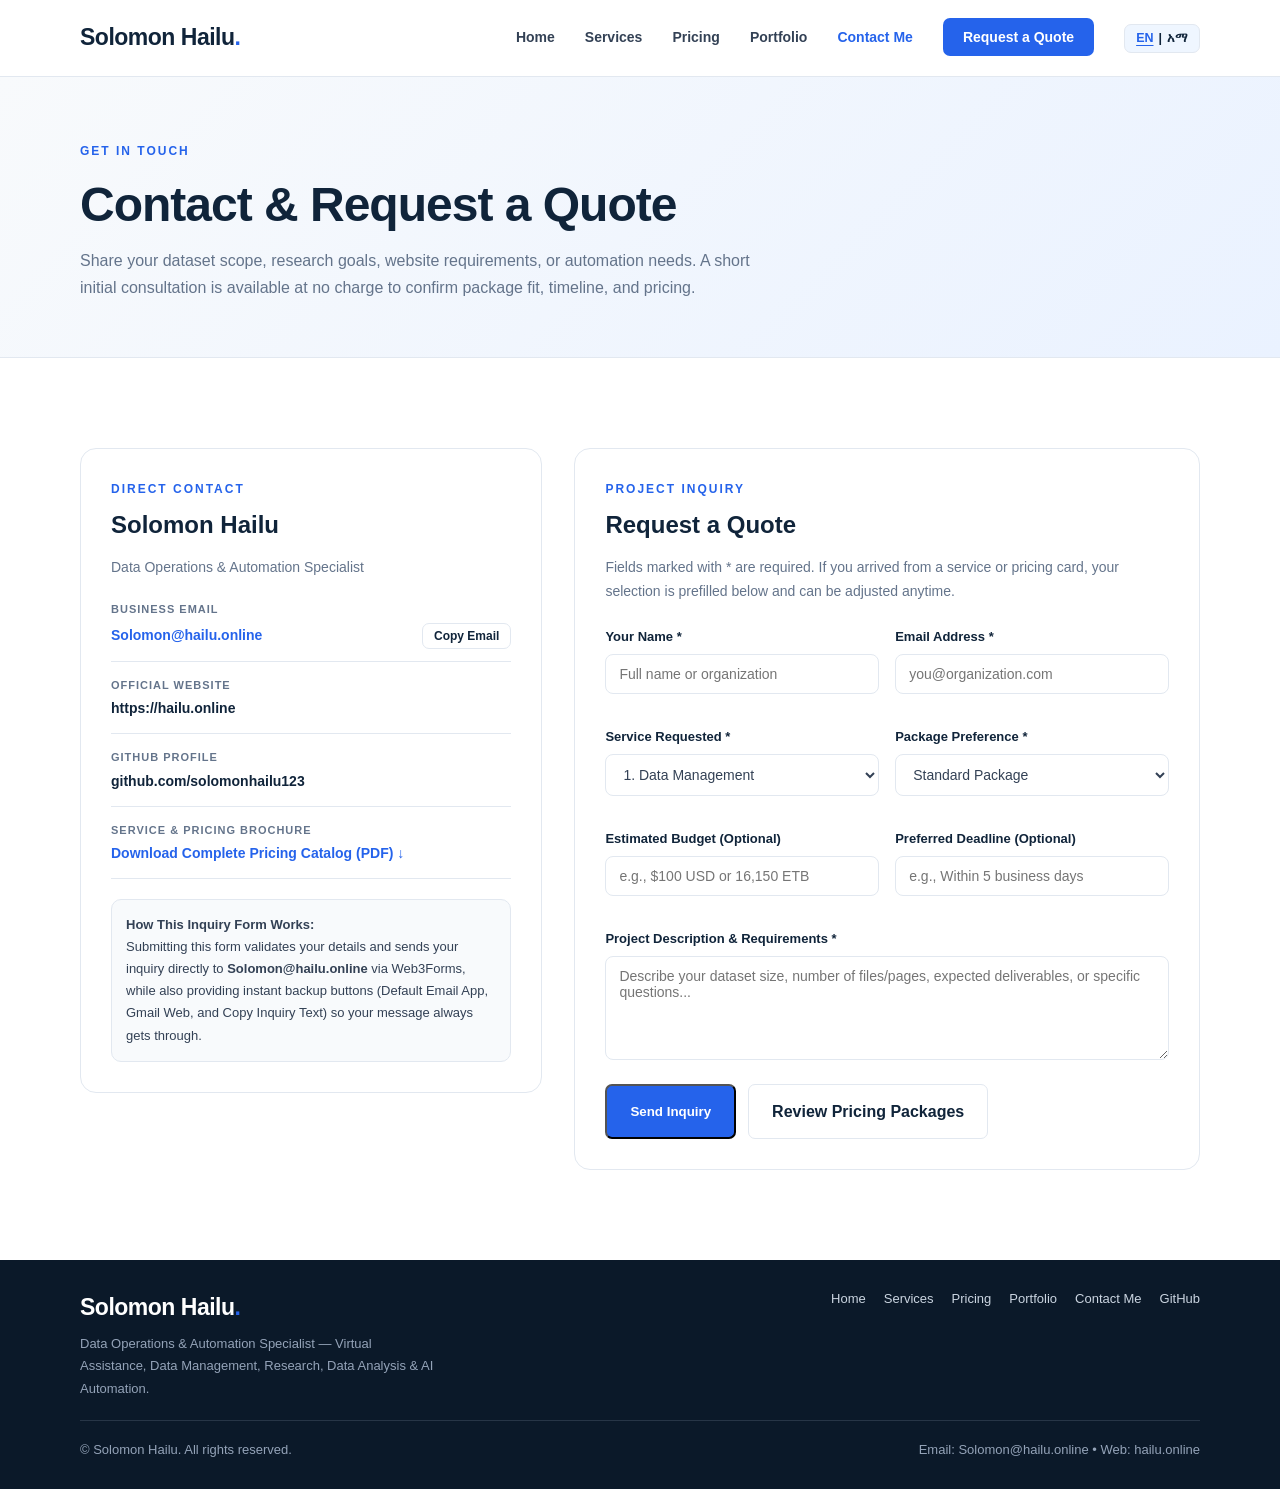
==== commit 9bb34197: "Complete EN/አማ translation coverage, PDF catalog switching, and portfolio modal fixes" ====
--- a/contact.html
+++ b/contact.html
@@ -104,7 +104,7 @@
                         Fields marked with * are required. If you arrived from a service or pricing card, your selection is prefilled below and can be adjusted anytime.
                     </p>
 
-                                        <form id="quote-form" action="https://api.web3forms.com/submit" method="POST" novalidate>
+                                        <form id="quote-form" action="https://api.web3forms.com/submit" method="POST">
                         <input type="hidden" name="access_key" value="3493159c-4b94-47a5-81fc-bc20492e67c5">
                         <input type="hidden" name="subject" value="New Quote Inquiry from hailu.online">
                         <input type="checkbox" name="botcheck" style="display:none;" tabindex="-1" autocomplete="off">
@@ -203,6 +203,7 @@
         </div>
     </footer>
 
+    <script src="i18n.js"></script>
     <script src="script.js"></script>
 
 </body>
--- a/style.css
+++ b/style.css
@@ -1867,4 +1867,60 @@
         width: 100%;
         text-align: center;
     }
+}
+/* Bilingual EN / Amharic Language Toggle */
+.lang-switch-item {
+    display: flex;
+    align-items: center;
+}
+
+.lang-toggle-btn {
+    display: inline-flex;
+    align-items: center;
+    gap: 5px;
+    padding: 6px 11px;
+    border-radius: 7px;
+    border: 1px solid var(--border);
+    background: var(--light-blue);
+    color: var(--navy);
+    font-size: 12.5px;
+    font-weight: 700;
+    cursor: pointer;
+    transition: all 0.2s ease;
+    white-space: nowrap;
+}
+
+.lang-toggle-btn:hover {
+    border-color: var(--blue);
+    color: var(--blue);
+}
+
+.lang-toggle-btn span.active-lang {
+    color: var(--blue);
+    text-decoration: underline;
+    text-underline-offset: 3px;
+}
+
+@media (max-width: 768px) {
+    .lang-toggle-btn {
+        width: 100%;
+        justify-content: center;
+        min-height: 42px;
+        margin-top: 4px;
+    }
+}
+/* Modal Backdrop & Clean Open/Close Visibility */
+.modal-backdrop {
+    display: none;
+    position: fixed;
+    inset: 0;
+    background: rgba(15, 23, 42, 0.65);
+    z-index: 9999;
+    align-items: center;
+    justify-content: center;
+    padding: 20px;
+}
+
+.modal-backdrop.open {
+    display: flex;
 }
